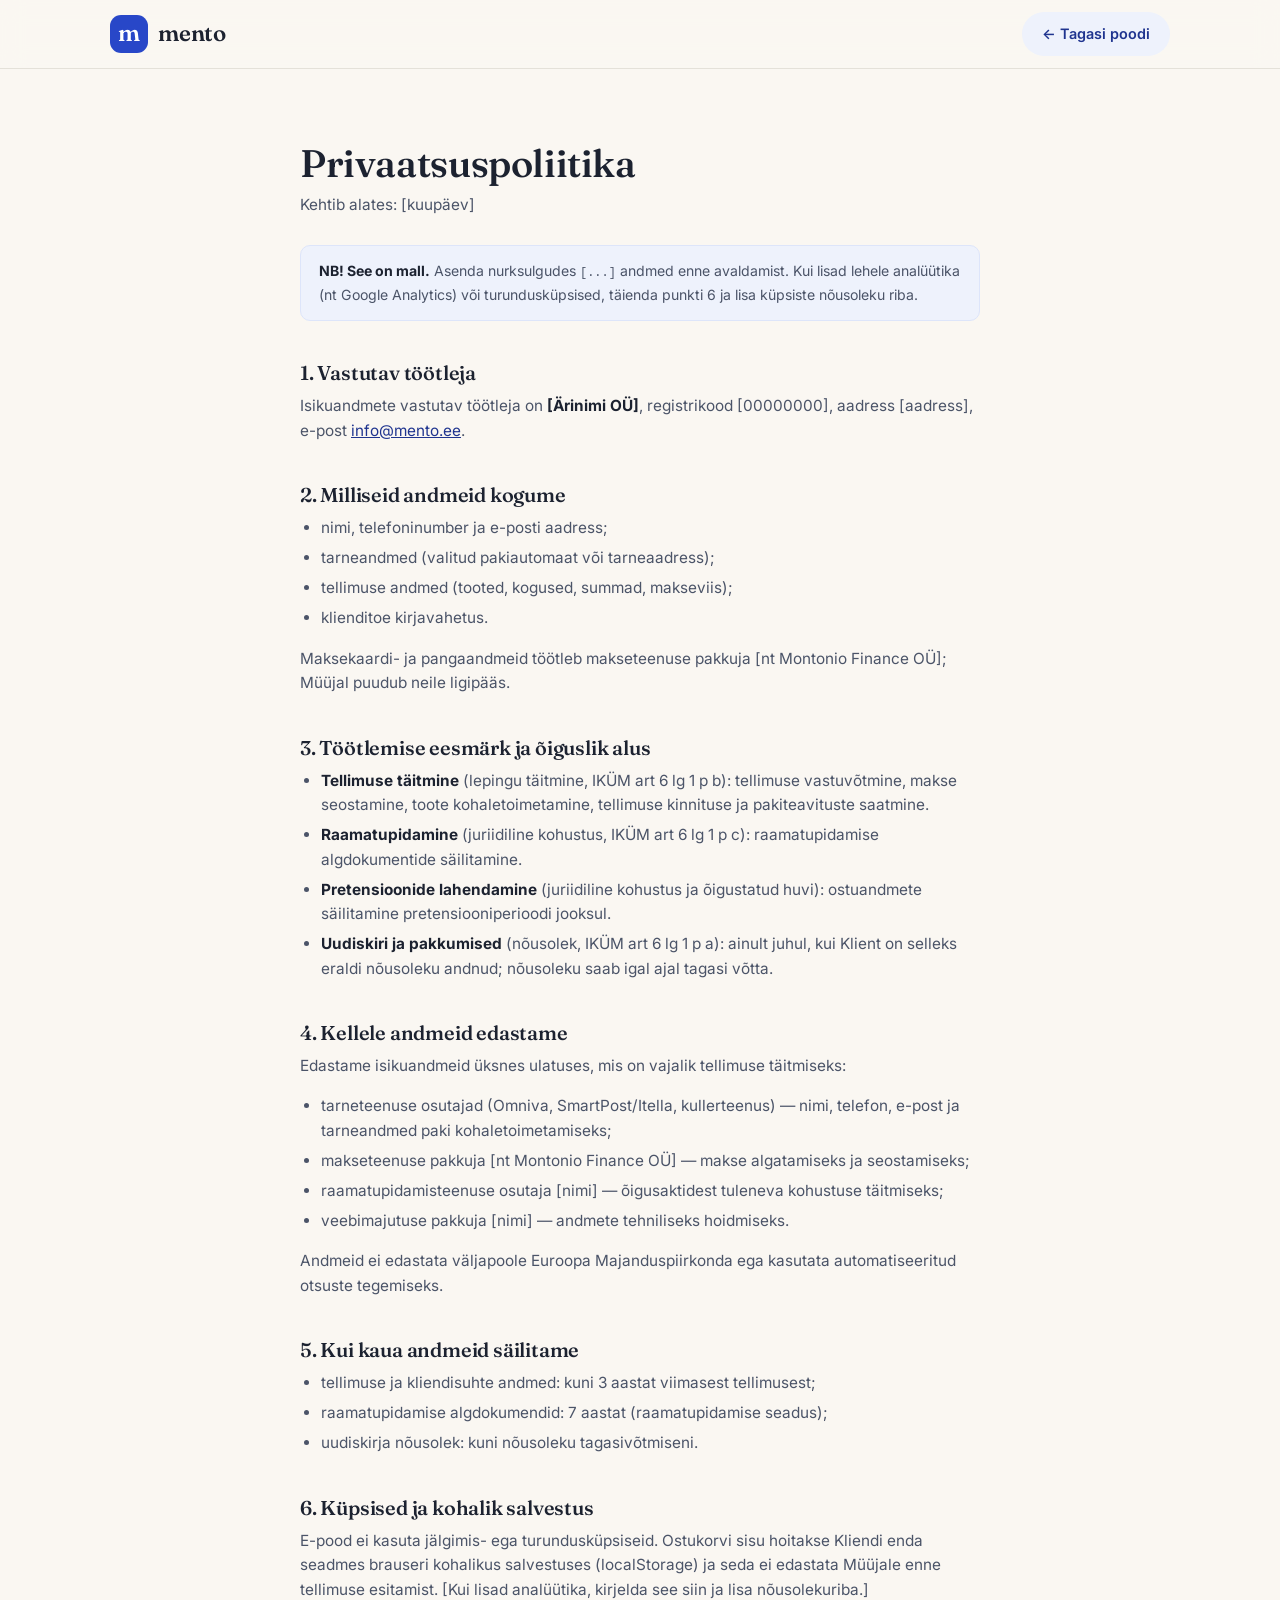
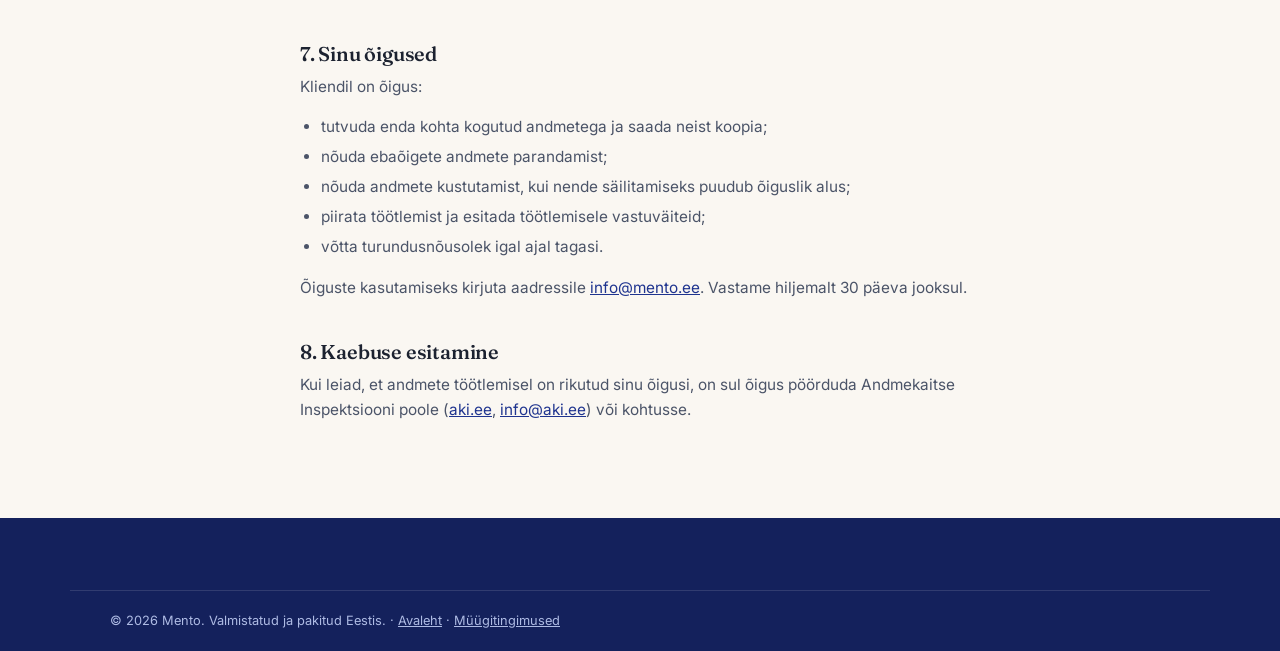
==== privaatsus.html @ 9fd5da2d "Add terms-of-sale and privacy policy pages Estonian e-shop legal templates (tingimused.html, privaat" ====
<!DOCTYPE html>
<html lang="et">
<head>
  <meta charset="UTF-8">
  <meta name="viewport" content="width=device-width, initial-scale=1">
  <title>Privaatsuspoliitika — Mento</title>
  <meta name="description" content="Mento e-poe privaatsuspoliitika: milliseid isikuandmeid kogume, miks ja kui kaua neid säilitame ning millised on sinu õigused.">
  <meta name="robots" content="noindex">
  <link rel="preconnect" href="https://fonts.googleapis.com">
  <link rel="preconnect" href="https://fonts.gstatic.com" crossorigin>
  <link href="https://fonts.googleapis.com/css2?family=Fraunces:opsz,wght@9..144,400;9..144,500;9..144,600&family=Inter:wght@400;500;600;700&display=swap" rel="stylesheet">
  <link rel="stylesheet" href="css/style.css">
  <link rel="icon" href="data:image/svg+xml,%3Csvg xmlns='http://www.w3.org/2000/svg' viewBox='0 0 32 32'%3E%3Crect width='32' height='32' rx='8' fill='%232847c8'/%3E%3Ctext x='16' y='23' text-anchor='middle' font-family='Georgia' font-size='20' fill='white'%3Em%3C/text%3E%3C/svg%3E">
</head>
<body>

  <header class="site-header">
    <div class="container header-inner">
      <a class="brand" href="index.html" aria-label="Mento avaleht">
        <span class="brand-mark" aria-hidden="true">m</span>
        <span class="brand-name">mento</span>
      </a>
      <a href="index.html" class="btn btn-small btn-secondary">← Tagasi poodi</a>
    </div>
  </header>

  <main class="legal-page">
    <div class="container">
      <h1>Privaatsuspoliitika</h1>
      <p class="legal-meta">Kehtib alates: [kuupäev]</p>

      <div class="legal-notice">
        <strong>NB! See on mall.</strong> Asenda nurksulgudes <code>[...]</code> andmed enne
        avaldamist. Kui lisad lehele analüütika (nt Google Analytics) või turundusküpsised,
        täienda punkti 6 ja lisa küpsiste nõusoleku riba.
      </div>

      <h2>1. Vastutav töötleja</h2>
      <p>Isikuandmete vastutav töötleja on <strong>[Ärinimi OÜ]</strong>, registrikood
      [00000000], aadress [aadress], e-post
      <a href="mailto:info@mento.ee">info@mento.ee</a>.</p>

      <h2>2. Milliseid andmeid kogume</h2>
      <ul>
        <li>nimi, telefoninumber ja e-posti aadress;</li>
        <li>tarneandmed (valitud pakiautomaat või tarneaadress);</li>
        <li>tellimuse andmed (tooted, kogused, summad, makseviis);</li>
        <li>klienditoe kirjavahetus.</li>
      </ul>
      <p>Maksekaardi- ja pangaandmeid töötleb makseteenuse pakkuja [nt Montonio Finance OÜ];
      Müüjal puudub neile ligipääs.</p>

      <h2>3. Töötlemise eesmärk ja õiguslik alus</h2>
      <ul>
        <li><strong>Tellimuse täitmine</strong> (lepingu täitmine, IKÜM art 6 lg 1 p b):
        tellimuse vastuvõtmine, makse seostamine, toote kohaletoimetamine, tellimuse kinnituse
        ja pakiteavituste saatmine.</li>
        <li><strong>Raamatupidamine</strong> (juriidiline kohustus, IKÜM art 6 lg 1 p c):
        raamatupidamise algdokumentide säilitamine.</li>
        <li><strong>Pretensioonide lahendamine</strong> (juriidiline kohustus ja õigustatud huvi):
        ostuandmete säilitamine pretensiooniperioodi jooksul.</li>
        <li><strong>Uudiskiri ja pakkumised</strong> (nõusolek, IKÜM art 6 lg 1 p a): ainult juhul,
        kui Klient on selleks eraldi nõusoleku andnud; nõusoleku saab igal ajal tagasi võtta.</li>
      </ul>

      <h2>4. Kellele andmeid edastame</h2>
      <p>Edastame isikuandmeid üksnes ulatuses, mis on vajalik tellimuse täitmiseks:</p>
      <ul>
        <li>tarneteenuse osutajad (Omniva, SmartPost/Itella, kullerteenus) — nimi, telefon,
        e-post ja tarneandmed paki kohaletoimetamiseks;</li>
        <li>makseteenuse pakkuja [nt Montonio Finance OÜ] — makse algatamiseks ja seostamiseks;</li>
        <li>raamatupidamisteenuse osutaja [nimi] — õigusaktidest tuleneva kohustuse täitmiseks;</li>
        <li>veebimajutuse pakkuja [nimi] — andmete tehniliseks hoidmiseks.</li>
      </ul>
      <p>Andmeid ei edastata väljapoole Euroopa Majanduspiirkonda ega kasutata automatiseeritud
      otsuste tegemiseks.</p>

      <h2>5. Kui kaua andmeid säilitame</h2>
      <ul>
        <li>tellimuse ja kliendisuhte andmed: kuni 3 aastat viimasest tellimusest;</li>
        <li>raamatupidamise algdokumendid: 7 aastat (raamatupidamise seadus);</li>
        <li>uudiskirja nõusolek: kuni nõusoleku tagasivõtmiseni.</li>
      </ul>

      <h2>6. Küpsised ja kohalik salvestus</h2>
      <p>E-pood ei kasuta jälgimis- ega turundusküpsiseid. Ostukorvi sisu hoitakse Kliendi enda
      seadmes brauseri kohalikus salvestuses (localStorage) ja seda ei edastata Müüjale enne
      tellimuse esitamist. [Kui lisad analüütika, kirjelda see siin ja lisa nõusolekuriba.]</p>

      <h2>7. Sinu õigused</h2>
      <p>Kliendil on õigus:</p>
      <ul>
        <li>tutvuda enda kohta kogutud andmetega ja saada neist koopia;</li>
        <li>nõuda ebaõigete andmete parandamist;</li>
        <li>nõuda andmete kustutamist, kui nende säilitamiseks puudub õiguslik alus;</li>
        <li>piirata töötlemist ja esitada töötlemisele vastuväiteid;</li>
        <li>võtta turundusnõusolek igal ajal tagasi.</li>
      </ul>
      <p>Õiguste kasutamiseks kirjuta aadressile <a href="mailto:info@mento.ee">info@mento.ee</a>.
      Vastame hiljemalt 30 päeva jooksul.</p>

      <h2>8. Kaebuse esitamine</h2>
      <p>Kui leiad, et andmete töötlemisel on rikutud sinu õigusi, on sul õigus pöörduda
      Andmekaitse Inspektsiooni poole
      (<a href="https://www.aki.ee" rel="noopener" target="_blank">aki.ee</a>,
      <a href="mailto:info@aki.ee">info@aki.ee</a>) või kohtusse.</p>
    </div>
  </main>

  <footer class="site-footer">
    <div class="container footer-bottom">
      <p>© 2026 Mento. Valmistatud ja pakitud Eestis. · <a class="footer-inline-link" href="index.html">Avaleht</a> · <a class="footer-inline-link" href="tingimused.html">Müügitingimused</a></p>
    </div>
  </footer>

</body>
</html>
---- css/style.css ----
/* ============================================================
   Mento — mentoolikristallid saunale
   Disainisüsteem: sügav pakendisinine + härma-/mentoolitoonid
   + soe puit. Pealkirjad: Fraunces. Tekst: Inter.
   ============================================================ */

:root {
  /* Bränd */
  --blue-900: #14215c;
  --blue-700: #1f348f;
  --blue-500: #2847c8;   /* pakendi sinine */
  --blue-100: #dde5fa;
  --blue-50:  #eef2fc;

  /* Mentool / härmas */
  --frost-300: #9fd8d6;
  --frost-100: #e3f3f2;
  --frost-50:  #f1f9f8;

  /* Puit / paber */
  --wood-600: #8a6240;
  --wood-400: #b98a5e;
  --paper:    #faf7f2;
  --paper-dark: #f1ece3;

  /* Tekst */
  --ink:      #1c2230;
  --ink-soft: #4b5468;
  --line:     #e4e1d9;

  --radius: 18px;
  --radius-sm: 10px;
  --shadow-soft: 0 6px 24px rgba(20, 33, 92, .08);
  --shadow-lift: 0 14px 44px rgba(20, 33, 92, .14);

  --container: 1140px;
  --gutter: clamp(20px, 4vw, 40px);

  --ease: cubic-bezier(.22, .8, .3, 1);
}

/* ---------- Baas ---------- */

*, *::before, *::after { box-sizing: border-box; }

/* hidden-atribuut peab võitma ka display: flex reegleid */
[hidden] { display: none !important; }

html { scroll-behavior: smooth; scroll-padding-top: 90px; }

body {
  margin: 0;
  font-family: "Inter", system-ui, -apple-system, sans-serif;
  font-size: 16px;
  line-height: 1.6;
  color: var(--ink);
  background: var(--paper);
  -webkit-font-smoothing: antialiased;
}

h1, h2, h3 {
  font-family: "Fraunces", Georgia, serif;
  font-weight: 550;
  line-height: 1.15;
  margin: 0 0 .5em;
  letter-spacing: -.01em;
}

h1 { font-size: clamp(2rem, 4.5vw, 3.1rem); }
h2 { font-size: clamp(1.6rem, 3.2vw, 2.3rem); }
h3 { font-size: 1.15rem; font-weight: 600; }
h4 { margin: 0 0 .6em; font-size: .95rem; }

p { margin: 0 0 1em; }
p:last-child { margin-bottom: 0; }

img, svg { display: block; max-width: 100%; }

.container {
  max-width: var(--container);
  margin-inline: auto;
  padding-inline: var(--gutter);
}

.eyebrow {
  font-size: .8rem;
  font-weight: 700;
  letter-spacing: .12em;
  text-transform: uppercase;
  color: var(--blue-500);
  margin-bottom: 1em;
}

.lead { font-size: 1.1rem; color: var(--ink-soft); }

.section-head { max-width: 620px; margin: 0 auto 48px; text-align: center; }

section { padding-block: clamp(56px, 9vw, 104px); }

:focus-visible {
  outline: 3px solid var(--blue-500);
  outline-offset: 2px;
  border-radius: 4px;
}

@media (prefers-reduced-motion: reduce) {
  html { scroll-behavior: auto; }
  *, *::before, *::after { animation-duration: .01ms !important; transition-duration: .01ms !important; }
}

/* ---------- Nupud ---------- */

.btn {
  display: inline-flex;
  align-items: center;
  justify-content: center;
  gap: 8px;
  border: 0;
  border-radius: 999px;
  font: inherit;
  font-weight: 600;
  cursor: pointer;
  text-decoration: none;
  padding: 12px 26px;
  min-height: 44px;
  transition: transform .18s var(--ease), box-shadow .18s var(--ease), background .18s var(--ease);
  touch-action: manipulation;
}
.btn:active { transform: scale(.97); }

.btn-primary {
  background: var(--blue-500);
  color: #fff;
  box-shadow: 0 6px 18px rgba(40, 71, 200, .32);
}
.btn-primary:hover { background: var(--blue-700); box-shadow: 0 8px 24px rgba(40, 71, 200, .4); }

.btn-secondary {
  background: var(--blue-50);
  color: var(--blue-700);
}
.btn-secondary:hover { background: var(--blue-100); }

.btn-large { padding: 15px 34px; font-size: 1.05rem; }
.btn-small { padding: 9px 20px; font-size: .9rem; }
.btn-block { width: 100%; }

.icon-btn {
  display: inline-flex;
  align-items: center;
  justify-content: center;
  width: 44px;
  height: 44px;
  border: 0;
  border-radius: 50%;
  background: transparent;
  color: var(--ink);
  cursor: pointer;
  transition: background .15s var(--ease);
}
.icon-btn:hover { background: rgba(20, 33, 92, .07); }
.icon-btn svg { width: 22px; height: 22px; }

/* ---------- Teaderiba + päis ---------- */

.announce {
  background: var(--blue-900);
  color: #cdd9f6;
  text-align: center;
  font-size: .82rem;
  padding: 8px var(--gutter);
}
.announce p { margin: 0; }

.site-header {
  position: sticky;
  top: 0;
  z-index: 100;
  background: rgba(250, 247, 242, .88);
  backdrop-filter: blur(12px);
  border-bottom: 1px solid var(--line);
}

.header-inner {
  display: flex;
  align-items: center;
  justify-content: space-between;
  gap: 24px;
  height: 68px;
}

.brand {
  display: inline-flex;
  align-items: center;
  gap: 10px;
  text-decoration: none;
}

.brand-mark {
  display: inline-flex;
  align-items: center;
  justify-content: center;
  width: 38px;
  height: 38px;
  border-radius: 11px;
  background: var(--blue-500);
  color: #fff;
  font-family: "Fraunces", Georgia, serif;
  font-size: 1.45rem;
  font-weight: 600;
  line-height: 1;
  padding-bottom: 3px;
}

.brand-name {
  font-family: "Fraunces", Georgia, serif;
  font-size: 1.4rem;
  font-weight: 600;
  color: var(--ink);
  letter-spacing: -.01em;
}
.brand-name-light { color: #fff; }

.main-nav { display: flex; gap: 28px; }
.main-nav a {
  text-decoration: none;
  color: var(--ink-soft);
  font-weight: 500;
  font-size: .95rem;
  padding: 6px 2px;
  transition: color .15s var(--ease);
}
.main-nav a:hover { color: var(--blue-500); }

.header-actions { display: flex; align-items: center; gap: 10px; }

.cart-button {
  position: relative;
  display: inline-flex;
  align-items: center;
  justify-content: center;
  width: 44px;
  height: 44px;
  border: 0;
  border-radius: 50%;
  background: transparent;
  color: var(--ink);
  cursor: pointer;
  transition: background .15s var(--ease);
}
.cart-button:hover { background: rgba(20, 33, 92, .07); }
.cart-button svg { width: 23px; height: 23px; }

.cart-count {
  position: absolute;
  top: 2px;
  right: 0;
  min-width: 19px;
  height: 19px;
  padding-inline: 5px;
  border-radius: 999px;
  background: var(--blue-500);
  color: #fff;
  font-size: .7rem;
  font-weight: 700;
  display: flex;
  align-items: center;
  justify-content: center;
}

/* ---------- Kangelane ---------- */

.hero {
  background:
    radial-gradient(1100px 520px at 85% -10%, var(--frost-100) 0%, transparent 60%),
    linear-gradient(180deg, var(--paper) 0%, var(--paper) 70%, var(--paper-dark) 100%);
  padding-block: clamp(48px, 7vw, 88px);
}

.hero-grid {
  display: grid;
  grid-template-columns: 1.05fr .95fr;
  gap: clamp(32px, 5vw, 64px);
  align-items: center;
}

.hero-copy h1 { max-width: 14em; }

.hero-buy { margin-top: 28px; }

.price-row {
  display: flex;
  align-items: baseline;
  gap: 14px;
  flex-wrap: wrap;
  margin-bottom: 18px;
}

.price {
  font-family: "Fraunces", Georgia, serif;
  font-size: 1.9rem;
  font-weight: 600;
  color: var(--ink);
  font-variant-numeric: tabular-nums;
}
.price-large { font-size: 2.3rem; }
.price-note { font-size: .88rem; color: var(--ink-soft); }

.buy-controls { display: flex; gap: 14px; flex-wrap: wrap; align-items: center; }

.qty {
  display: inline-flex;
  align-items: stretch;
  border: 1.5px solid var(--line);
  border-radius: 999px;
  background: #fff;
  overflow: hidden;
}

.qty-btn {
  width: 44px;
  border: 0;
  background: transparent;
  font-size: 1.2rem;
  color: var(--ink-soft);
  cursor: pointer;
  transition: background .15s var(--ease), color .15s var(--ease);
}
.qty-btn:hover { background: var(--blue-50); color: var(--blue-700); }

.qty input {
  width: 48px;
  border: 0;
  text-align: center;
  font: inherit;
  font-weight: 600;
  background: transparent;
  -moz-appearance: textfield;
  appearance: textfield;
}
.qty input::-webkit-outer-spin-button,
.qty input::-webkit-inner-spin-button { -webkit-appearance: none; margin: 0; }

.trust-chips {
  list-style: none;
  margin: 26px 0 0;
  padding: 0;
  display: flex;
  flex-direction: column;
  gap: 10px;
}
.trust-chips li {
  display: flex;
  align-items: center;
  gap: 10px;
  font-size: .9rem;
  color: var(--ink-soft);
}
.trust-chips svg { width: 19px; height: 19px; flex: none; color: var(--blue-500); }

/* Kangelase visuaal */

.hero-visual { position: relative; }

.hero-card {
  position: relative;
  overflow: hidden;
  border-radius: 26px;
  aspect-ratio: 6 / 7;
  background:
    radial-gradient(700px 360px at 20% 0%, rgba(159, 216, 214, .35) 0%, transparent 55%),
    linear-gradient(160deg, var(--blue-500) 0%, var(--blue-700) 55%, var(--blue-900) 100%);
  color: rgba(255, 255, 255, .92);
  box-shadow: var(--shadow-lift);
  display: flex;
  align-items: center;
  justify-content: center;
}

.hero-illustration {
  width: 72%;
  height: auto;
  opacity: .95;
}

.hero-card-caption {
  position: absolute;
  bottom: 20px;
  left: 0;
  right: 0;
  margin: 0;
  text-align: center;
  font-size: .85rem;
  letter-spacing: .14em;
  text-transform: uppercase;
  color: rgba(255, 255, 255, .75);
}

.hero-badge {
  position: absolute;
  bottom: -22px;
  left: -14px;
  background: #fff;
  border-radius: var(--radius);
  box-shadow: var(--shadow-soft);
  padding: 16px 22px;
  display: flex;
  flex-direction: column;
  line-height: 1.25;
  border: 1px solid var(--line);
}
.hero-badge strong {
  font-family: "Fraunces", Georgia, serif;
  font-size: 1.7rem;
  color: var(--blue-700);
}
.hero-badge span { font-size: .82rem; color: var(--ink-soft); max-width: 12em; }

/* Lumehelbed */

.snow { position: absolute; inset: 0; pointer-events: none; }
.snow i {
  position: absolute;
  top: -6px;
  width: 5px;
  height: 5px;
  border-radius: 50%;
  background: rgba(255, 255, 255, .85);
  animation: snowfall linear infinite;
}
@keyframes snowfall {
  to { transform: translateY(120vh) translateX(24px); opacity: 0; }
}
@media (prefers-reduced-motion: reduce) {
  .snow { display: none; }
}

/* ---------- Usaldusriba ---------- */

.featurebar {
  background: var(--blue-900);
  color: #fff;
  padding-block: clamp(40px, 6vw, 64px);
}

.featurebar-grid {
  display: grid;
  grid-template-columns: repeat(4, 1fr);
  gap: clamp(24px, 3vw, 40px);
}

.feature svg { width: 30px; height: 30px; color: var(--frost-300); margin-bottom: 14px; }
.feature h3 { color: #fff; font-size: 1.02rem; margin-bottom: .3em; }
.feature p { font-size: .88rem; color: #aebbe4; margin: 0; }

/* ---------- Lugu + võrdlus ---------- */

.story-grid {
  display: grid;
  grid-template-columns: 1fr 1.05fr;
  gap: clamp(32px, 5vw, 72px);
  align-items: center;
}

.compare-card {
  background: #fff;
  border: 1px solid var(--line);
  border-radius: var(--radius);
  box-shadow: var(--shadow-soft);
  padding: clamp(20px, 3vw, 32px);
}
.compare-card h3 { margin-bottom: 18px; }

.compare-table {
  width: 100%;
  border-collapse: collapse;
  font-size: .88rem;
}
.compare-table th, .compare-table td {
  text-align: left;
  padding: 10px 12px;
  border-top: 1px solid var(--line);
  vertical-align: top;
}
.compare-table thead th { border-top: 0; font-size: .8rem; text-transform: uppercase; letter-spacing: .06em; color: var(--ink-soft); }
.compare-table tbody th { font-weight: 600; color: var(--ink); width: 32%; }
.compare-table td { color: var(--ink-soft); }
.compare-table .compare-us {
  background: var(--frost-50);
  color: var(--ink);
  font-weight: 500;
}
.compare-table thead .compare-us { color: var(--blue-700); font-weight: 700; }

/* ---------- Karbis on ---------- */

.box-contents { background: var(--paper-dark); }

.box-grid {
  display: grid;
  grid-template-columns: repeat(3, 1fr);
  gap: clamp(18px, 2.5vw, 28px);
}

.box-item {
  background: #fff;
  border: 1px solid var(--line);
  border-radius: var(--radius);
  padding: 28px;
  text-align: center;
  transition: transform .25s var(--ease), box-shadow .25s var(--ease);
}
.box-item:hover { transform: translateY(-4px); box-shadow: var(--shadow-soft); }

.box-item-visual {
  width: 120px;
  height: 130px;
  margin: 0 auto 18px;
  display: flex;
  align-items: center;
  justify-content: center;
  border-radius: var(--radius-sm);
  background: linear-gradient(165deg, var(--frost-100), var(--blue-50));
  color: var(--blue-700);
}
.box-item-visual svg { width: 78px; height: 104px; }

.box-item p { font-size: .92rem; color: var(--ink-soft); }

/* ---------- Kasutusjuhend ---------- */

.steps {
  list-style: none;
  counter-reset: none;
  margin: 0;
  padding: 0;
  display: grid;
  grid-template-columns: repeat(3, 1fr);
  gap: clamp(18px, 2.5vw, 28px);
}

.step {
  position: relative;
  background: #fff;
  border: 1px solid var(--line);
  border-radius: var(--radius);
  padding: 30px 26px 26px;
}

.step-num {
  display: inline-flex;
  align-items: center;
  justify-content: center;
  width: 42px;
  height: 42px;
  border-radius: 50%;
  background: var(--blue-500);
  color: #fff;
  font-family: "Fraunces", Georgia, serif;
  font-size: 1.2rem;
  font-weight: 600;
  margin-bottom: 16px;
}

.step p { font-size: .95rem; color: var(--ink-soft); margin: 0; }
.step strong { color: var(--ink); }

.safety-note {
  margin-top: 32px;
  display: flex;
  gap: 14px;
  align-items: flex-start;
  background: var(--frost-50);
  border: 1px solid #cfe7e5;
  border-radius: var(--radius-sm);
  padding: 18px 22px;
  font-size: .9rem;
  color: var(--ink-soft);
}
.safety-note svg { width: 22px; height: 22px; flex: none; color: var(--blue-700); margin-top: 2px; }
.safety-note p { margin: 0; }

/* ---------- Mõju ---------- */

.benefits { background: var(--paper-dark); }

.benefits-grid {
  display: grid;
  grid-template-columns: repeat(4, 1fr);
  gap: clamp(18px, 2.5vw, 28px);
}

.benefit {
  background: #fff;
  border: 1px solid var(--line);
  border-radius: var(--radius);
  padding: 26px 24px;
}
.benefit svg { width: 28px; height: 28px; color: var(--blue-500); margin-bottom: 14px; }
.benefit h3 { font-size: 1rem; }
.benefit p { font-size: .88rem; color: var(--ink-soft); margin: 0; }

/* ---------- Kingitus ---------- */

.gift-grid {
  display: grid;
  grid-template-columns: .9fr 1.1fr;
  gap: clamp(32px, 5vw, 72px);
  align-items: center;
}

.gift-card-visual {
  border-radius: 26px;
  aspect-ratio: 5 / 4;
  background:
    radial-gradient(600px 300px at 80% 100%, rgba(185, 138, 94, .25) 0%, transparent 60%),
    linear-gradient(150deg, var(--blue-700), var(--blue-900));
  color: rgba(255, 255, 255, .9);
  display: flex;
  align-items: center;
  justify-content: center;
  box-shadow: var(--shadow-lift);
}
.gift-card-visual svg { width: 64%; }

.gift-copy .btn { margin-top: 10px; }

/* ---------- KKK ---------- */

.faq-inner { max-width: 760px; }

.faq-list { display: flex; flex-direction: column; gap: 12px; }

.faq-item {
  background: #fff;
  border: 1px solid var(--line);
  border-radius: var(--radius-sm);
  overflow: hidden;
}

.faq-item summary {
  list-style: none;
  cursor: pointer;
  padding: 18px 22px;
  font-weight: 600;
  display: flex;
  align-items: center;
  justify-content: space-between;
  gap: 16px;
  min-height: 44px;
}
.faq-item summary::-webkit-details-marker { display: none; }

.faq-item summary::after {
  content: "";
  flex: none;
  width: 11px;
  height: 11px;
  border-right: 2px solid var(--blue-500);
  border-bottom: 2px solid var(--blue-500);
  transform: rotate(45deg) translateY(-2px);
  transition: transform .2s var(--ease);
}
.faq-item[open] summary::after { transform: rotate(225deg) translateY(-2px); }

.faq-item p {
  padding: 0 22px 20px;
  margin: 0;
  color: var(--ink-soft);
  font-size: .95rem;
}

/* ---------- Ostuplokk ---------- */

.buy {
  background:
    radial-gradient(900px 480px at 10% 0%, var(--frost-100) 0%, transparent 55%),
    var(--paper-dark);
}

.buy-card {
  display: grid;
  grid-template-columns: .85fr 1.15fr;
  background: #fff;
  border: 1px solid var(--line);
  border-radius: 26px;
  overflow: hidden;
  box-shadow: var(--shadow-lift);
}

.buy-visual {
  position: relative;
  background: linear-gradient(165deg, var(--blue-500), var(--blue-900));
  color: rgba(255, 255, 255, .92);
  display: flex;
  align-items: center;
  justify-content: center;
  padding: 40px;
  min-height: 320px;
}
.buy-visual svg { width: 70%; max-width: 240px; }

.buy-info { padding: clamp(28px, 4vw, 48px); }
.buy-desc { color: var(--ink-soft); }
.buy-info .price-row { margin-block: 18px; }

.buy-meta {
  list-style: none;
  margin: 26px 0 0;
  padding: 0;
  display: flex;
  flex-direction: column;
  gap: 10px;
}
.buy-meta li {
  display: flex;
  align-items: center;
  gap: 10px;
  font-size: .9rem;
  color: var(--ink-soft);
}
.buy-meta svg { width: 19px; height: 19px; flex: none; color: var(--blue-500); }
.buy-meta em { font-style: normal; color: var(--wood-600); font-weight: 600; }

/* ---------- Jalus ---------- */

.site-footer {
  background: var(--blue-900);
  color: #aebbe4;
  padding-top: clamp(48px, 6vw, 72px);
  font-size: .9rem;
}

.footer-grid {
  display: grid;
  grid-template-columns: 1.4fr 1fr 1fr 1.2fr;
  gap: clamp(28px, 4vw, 48px);
  padding-bottom: 48px;
}

.footer-brand p { margin-top: 14px; max-width: 22em; }

.footer-col { display: flex; flex-direction: column; gap: 8px; }
.footer-col h4 {
  color: #fff;
  font-size: .8rem;
  text-transform: uppercase;
  letter-spacing: .1em;
}
.footer-col a {
  color: #aebbe4;
  text-decoration: none;
  padding: 2px 0;
  transition: color .15s var(--ease);
}
.footer-col a:hover { color: #fff; }
.footer-pay { margin: 0; line-height: 1.7; }

.footer-bottom {
  border-top: 1px solid rgba(255, 255, 255, .12);
  padding-block: 20px;
  font-size: .8rem;
}
.footer-bottom p { margin: 0; }

/* ---------- Ostukorvi sahtel ---------- */

.drawer-backdrop, .modal-backdrop {
  position: fixed;
  inset: 0;
  background: rgba(15, 20, 40, .5);
  z-index: 200;
  opacity: 0;
  transition: opacity .25s var(--ease);
}
.drawer-backdrop.open, .modal-backdrop.open { opacity: 1; }

.cart-drawer {
  position: fixed;
  top: 0;
  right: 0;
  bottom: 0;
  width: min(420px, 100vw);
  background: var(--paper);
  z-index: 210;
  display: flex;
  flex-direction: column;
  transform: translateX(100%);
  transition: transform .3s var(--ease);
  box-shadow: -10px 0 40px rgba(20, 33, 92, .2);
}
.cart-drawer.open { transform: translateX(0); }

.cart-head {
  display: flex;
  align-items: center;
  justify-content: space-between;
  padding: 18px 22px;
  border-bottom: 1px solid var(--line);
}
.cart-head h2 { margin: 0; font-size: 1.3rem; }

.cart-body { flex: 1; overflow-y: auto; padding: 22px; }

.cart-empty {
  text-align: center;
  color: var(--ink-soft);
  padding: 48px 12px;
}
.cart-empty svg { width: 44px; height: 44px; margin: 0 auto 16px; color: var(--blue-100); }

.cart-item {
  display: grid;
  grid-template-columns: 64px 1fr auto;
  gap: 14px;
  align-items: center;
  padding-bottom: 18px;
  border-bottom: 1px solid var(--line);
}

.cart-item-thumb {
  width: 64px;
  height: 64px;
  border-radius: var(--radius-sm);
  background: linear-gradient(160deg, var(--blue-500), var(--blue-900));
  color: #fff;
  display: flex;
  align-items: center;
  justify-content: center;
  font-family: "Fraunces", Georgia, serif;
  font-size: 1.5rem;
}

.cart-item-title { font-weight: 600; font-size: .95rem; margin: 0 0 2px; }
.cart-item-sub { font-size: .8rem; color: var(--ink-soft); margin: 0 0 8px; }

.cart-item .qty { transform: scale(.92); transform-origin: left; }
.cart-item-price { font-weight: 700; font-variant-numeric: tabular-nums; }

.cart-remove {
  border: 0;
  background: none;
  color: var(--ink-soft);
  font-size: .8rem;
  text-decoration: underline;
  cursor: pointer;
  padding: 6px 0;
}
.cart-remove:hover { color: #b3261e; }

.cart-foot {
  border-top: 1px solid var(--line);
  padding: 18px 22px 22px;
  background: #fff;
}

.cart-shipping-hint {
  font-size: .82rem;
  color: var(--blue-700);
  background: var(--blue-50);
  border-radius: var(--radius-sm);
  padding: 8px 12px;
  margin: 0 0 14px;
}
.cart-shipping-hint:empty { display: none; }

.cart-total-row {
  display: flex;
  justify-content: space-between;
  align-items: baseline;
  margin-bottom: 14px;
  font-size: 1.05rem;
}
.cart-total-row strong { font-variant-numeric: tabular-nums; }

.cart-note {
  text-align: center;
  font-size: .8rem;
  color: var(--ink-soft);
  margin: 10px 0 0;
}

/* ---------- Tellimuse modaal ---------- */

.modal-backdrop {
  display: flex;
  align-items: flex-start;
  justify-content: center;
  overflow-y: auto;
  padding: clamp(12px, 3vw, 40px);
}

.modal {
  background: var(--paper);
  border-radius: 22px;
  width: min(640px, 100%);
  margin-block: auto;
  box-shadow: var(--shadow-lift);
  transform: translateY(14px) scale(.985);
  transition: transform .25s var(--ease);
}
.modal-backdrop.open .modal { transform: none; }

.modal-head {
  display: flex;
  align-items: center;
  justify-content: space-between;
  padding: 22px 26px 0;
}
.modal-head h2 { margin: 0; font-size: 1.4rem; }

#checkout-form { padding: 10px 26px 26px; }

fieldset {
  border: 0;
  margin: 0 0 8px;
  padding: 16px 0;
}
legend {
  font-family: "Fraunces", Georgia, serif;
  font-weight: 600;
  font-size: 1.05rem;
  padding: 0;
  margin-bottom: 12px;
}

.form-row {
  display: grid;
  grid-template-columns: 1fr 1fr;
  gap: 14px;
}

.form-field { margin-bottom: 14px; }
.form-field label {
  display: block;
  font-size: .85rem;
  font-weight: 600;
  margin-bottom: 6px;
}
.form-field input {
  width: 100%;
  border: 1.5px solid var(--line);
  border-radius: var(--radius-sm);
  background: #fff;
  font: inherit;
  padding: 11px 14px;
  min-height: 44px;
  transition: border-color .15s var(--ease);
}
.form-field input:focus { border-color: var(--blue-500); outline: none; }
.form-field input[aria-invalid="true"] { border-color: #b3261e; }

.field-hint { font-size: .78rem; color: var(--ink-soft); margin: 6px 0 0; }
.field-error { font-size: .78rem; color: #b3261e; margin: 6px 0 0; font-weight: 500; }

.option-list { display: flex; flex-direction: column; gap: 10px; }

.option {
  display: flex;
  align-items: center;
  gap: 12px;
  background: #fff;
  border: 1.5px solid var(--line);
  border-radius: var(--radius-sm);
  padding: 13px 16px;
  cursor: pointer;
  transition: border-color .15s var(--ease), background .15s var(--ease);
}
.option:hover { border-color: var(--blue-100); }
.option:has(input:checked) { border-color: var(--blue-500); background: var(--blue-50); }

.option input { accent-color: var(--blue-500); width: 18px; height: 18px; flex: none; }
.option-body { flex: 1; display: flex; flex-direction: column; }
.option-title { font-weight: 600; font-size: .95rem; }
.option-sub { font-size: .8rem; color: var(--ink-soft); }
.option-price { font-weight: 700; font-size: .92rem; font-variant-numeric: tabular-nums; }

.option-disabled { cursor: not-allowed; opacity: .65; }
.option-disabled:hover { border-color: var(--line); }

.option-badge {
  font-size: .7rem;
  font-weight: 700;
  text-transform: uppercase;
  letter-spacing: .07em;
  background: var(--paper-dark);
  color: var(--wood-600);
  border-radius: 999px;
  padding: 4px 10px;
}

.pay-placeholder-note {
  font-size: .82rem;
  color: var(--ink-soft);
  background: var(--paper-dark);
  border-radius: var(--radius-sm);
  padding: 10px 14px;
}

.order-summary {
  background: #fff;
  border: 1px solid var(--line);
  border-radius: var(--radius-sm);
  padding: 16px 18px;
  margin: 10px 0 18px;
}
.summary-row {
  display: flex;
  justify-content: space-between;
  font-size: .92rem;
  color: var(--ink-soft);
  padding: 4px 0;
}
.summary-row span:last-child { font-variant-numeric: tabular-nums; }
.summary-total {
  border-top: 1px solid var(--line);
  margin-top: 8px;
  padding-top: 10px;
  font-weight: 700;
  font-size: 1.05rem;
  color: var(--ink);
}

.order-confirm {
  text-align: center;
  padding: 40px 32px 36px;
}
.order-confirm svg { width: 54px; height: 54px; color: #1d8a4e; margin: 0 auto 18px; }
.order-confirm p { color: var(--ink-soft); max-width: 34em; margin-inline: auto; }
.order-confirm .btn { margin-top: 16px; }

/* ---------- Õigusleheküljed ---------- */

.legal-page { padding-block: clamp(40px, 6vw, 72px) clamp(56px, 8vw, 96px); }
.legal-page .container { max-width: 760px; }
.legal-page h1 { font-size: clamp(1.8rem, 3.5vw, 2.4rem); margin-bottom: .2em; }
.legal-page h2 { font-size: 1.25rem; margin-top: 2em; }
.legal-page p, .legal-page li { color: var(--ink-soft); font-size: .96rem; }
.legal-page ul { padding-left: 1.3em; margin: 0 0 1em; }
.legal-page li { margin-bottom: .35em; }
.legal-page a { color: var(--blue-700); }
.legal-page strong { color: var(--ink); }
.legal-meta { color: var(--ink-soft); font-size: .88rem; margin-bottom: 28px; }

.legal-notice {
  background: var(--blue-50);
  border: 1px solid var(--blue-100);
  border-radius: var(--radius-sm);
  padding: 14px 18px;
  font-size: .88rem;
  color: var(--ink-soft);
  margin-bottom: 32px;
}
.legal-notice code { font-size: .85em; }

.footer-inline-link { color: #aebbe4; }
.footer-inline-link:hover { color: #fff; }

/* ---------- Nõusoleku märkeruut ---------- */

.consent {
  display: flex;
  align-items: flex-start;
  gap: 10px;
  cursor: pointer;
  font-size: .88rem;
  color: var(--ink-soft);
}
.consent input {
  width: 18px;
  height: 18px;
  flex: none;
  margin-top: 2px;
  accent-color: var(--blue-500);
}
.consent a { color: var(--blue-700); }

/* ---------- Teavitus ---------- */

.toast {
  position: fixed;
  left: 50%;
  bottom: 28px;
  transform: translate(-50%, 16px);
  background: var(--ink);
  color: #fff;
  font-size: .92rem;
  font-weight: 500;
  padding: 12px 22px;
  border-radius: 999px;
  box-shadow: var(--shadow-lift);
  z-index: 300;
  opacity: 0;
  transition: opacity .25s var(--ease), transform .25s var(--ease);
  pointer-events: none;
}
.toast.show { opacity: 1; transform: translate(-50%, 0); }

/* ---------- Kohanduv paigutus ---------- */

@media (max-width: 960px) {
  .hero-grid, .story-grid, .gift-grid { grid-template-columns: 1fr; }
  .hero-visual { max-width: 460px; }
  .gift-visual { order: 2; max-width: 460px; }
  .featurebar-grid, .benefits-grid { grid-template-columns: repeat(2, 1fr); }
  .box-grid, .steps { grid-template-columns: 1fr; }
  .buy-card { grid-template-columns: 1fr; }
  .buy-visual { min-height: 220px; }
  .footer-grid { grid-template-columns: 1fr 1fr; }
}

@media (max-width: 640px) {
  .main-nav { display: none; }
  .featurebar-grid, .benefits-grid { grid-template-columns: 1fr; }
  .form-row { grid-template-columns: 1fr; }
  .buy-controls { align-items: stretch; }
  .buy-controls .btn { flex: 1; }
  .hero-badge { left: 8px; bottom: -18px; padding: 12px 16px; }
  .footer-grid { grid-template-columns: 1fr; }
}
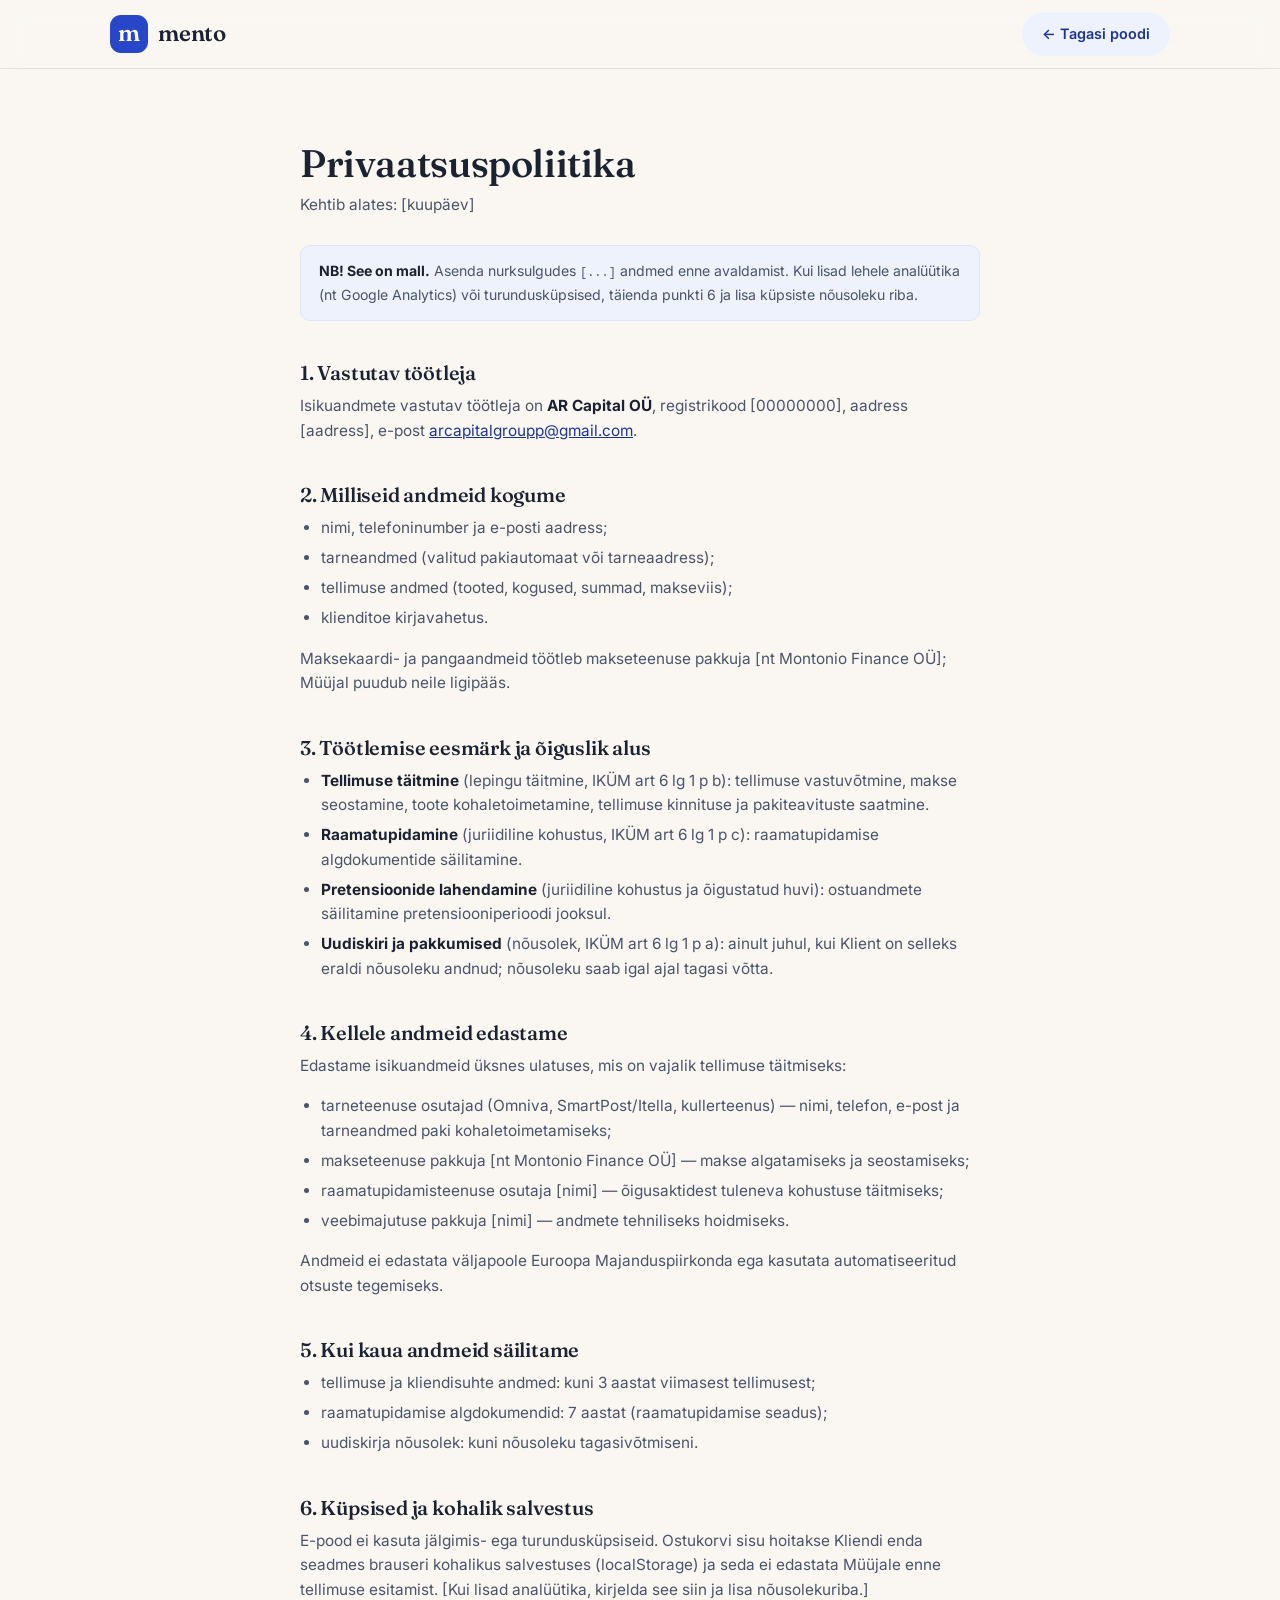
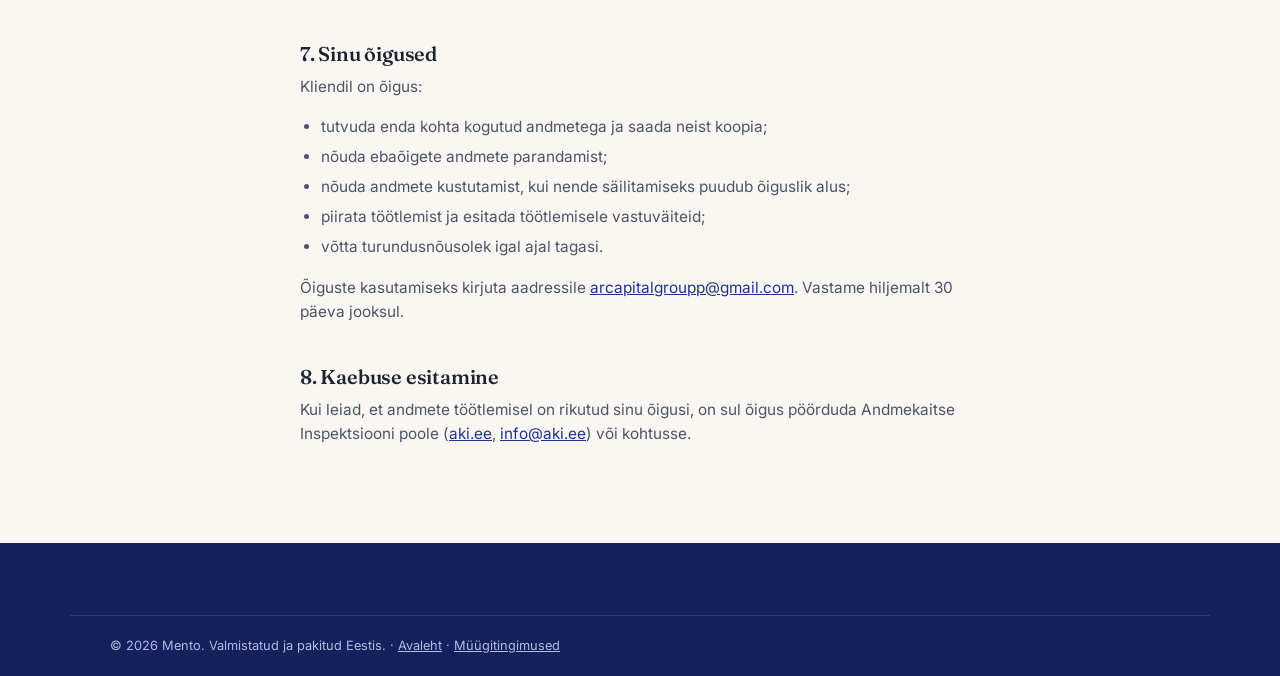
==== commit f37d3e6b: "Add product photos and fill in company details Use komplekt.jpeg as the hero visual and kinkekarp.jp" ====
--- a/privaatsus.html
+++ b/privaatsus.html
@@ -1,4 +1,4 @@
-<!DOCTYPE html>
+﻿<!DOCTYPE html>
 <html lang="et">
 <head>
   <meta charset="UTF-8">
@@ -36,9 +36,9 @@
       </div>
 
       <h2>1. Vastutav töötleja</h2>
-      <p>Isikuandmete vastutav töötleja on <strong>[Ärinimi OÜ]</strong>, registrikood
+      <p>Isikuandmete vastutav töötleja on <strong>AR Capital OÜ</strong>, registrikood
       [00000000], aadress [aadress], e-post
-      <a href="mailto:info@mento.ee">info@mento.ee</a>.</p>
+      <a href="mailto:arcapitalgroupp@gmail.com">arcapitalgroupp@gmail.com</a>.</p>
 
       <h2>2. Milliseid andmeid kogume</h2>
       <ul>
@@ -96,7 +96,7 @@
         <li>piirata töötlemist ja esitada töötlemisele vastuväiteid;</li>
         <li>võtta turundusnõusolek igal ajal tagasi.</li>
       </ul>
-      <p>Õiguste kasutamiseks kirjuta aadressile <a href="mailto:info@mento.ee">info@mento.ee</a>.
+      <p>Õiguste kasutamiseks kirjuta aadressile <a href="mailto:arcapitalgroupp@gmail.com">arcapitalgroupp@gmail.com</a>.
       Vastame hiljemalt 30 päeva jooksul.</p>
 
       <h2>8. Kaebuse esitamine</h2>
--- a/css/style.css
+++ b/css/style.css
@@ -377,23 +377,12 @@
   justify-content: center;
 }
 
-.hero-illustration {
-  width: 72%;
-  height: auto;
-  opacity: .95;
-}
-
-.hero-card-caption {
+.hero-card img {
   position: absolute;
-  bottom: 20px;
-  left: 0;
-  right: 0;
-  margin: 0;
-  text-align: center;
-  font-size: .85rem;
-  letter-spacing: .14em;
-  text-transform: uppercase;
-  color: rgba(255, 255, 255, .75);
+  inset: 0;
+  width: 100%;
+  height: 100%;
+  object-fit: cover;
 }
 
 .hero-badge {
@@ -610,18 +599,21 @@
 }
 
 .gift-card-visual {
+  position: relative;
+  overflow: hidden;
   border-radius: 26px;
   aspect-ratio: 5 / 4;
-  background:
-    radial-gradient(600px 300px at 80% 100%, rgba(185, 138, 94, .25) 0%, transparent 60%),
-    linear-gradient(150deg, var(--blue-700), var(--blue-900));
-  color: rgba(255, 255, 255, .9);
-  display: flex;
-  align-items: center;
-  justify-content: center;
+  background: linear-gradient(150deg, var(--blue-700), var(--blue-900));
   box-shadow: var(--shadow-lift);
 }
-.gift-card-visual svg { width: 64%; }
+.gift-card-visual img {
+  position: absolute;
+  inset: 0;
+  width: 100%;
+  height: 100%;
+  object-fit: cover;
+  object-position: center 62%;
+}
 
 .gift-copy .btn { margin-top: 10px; }
 
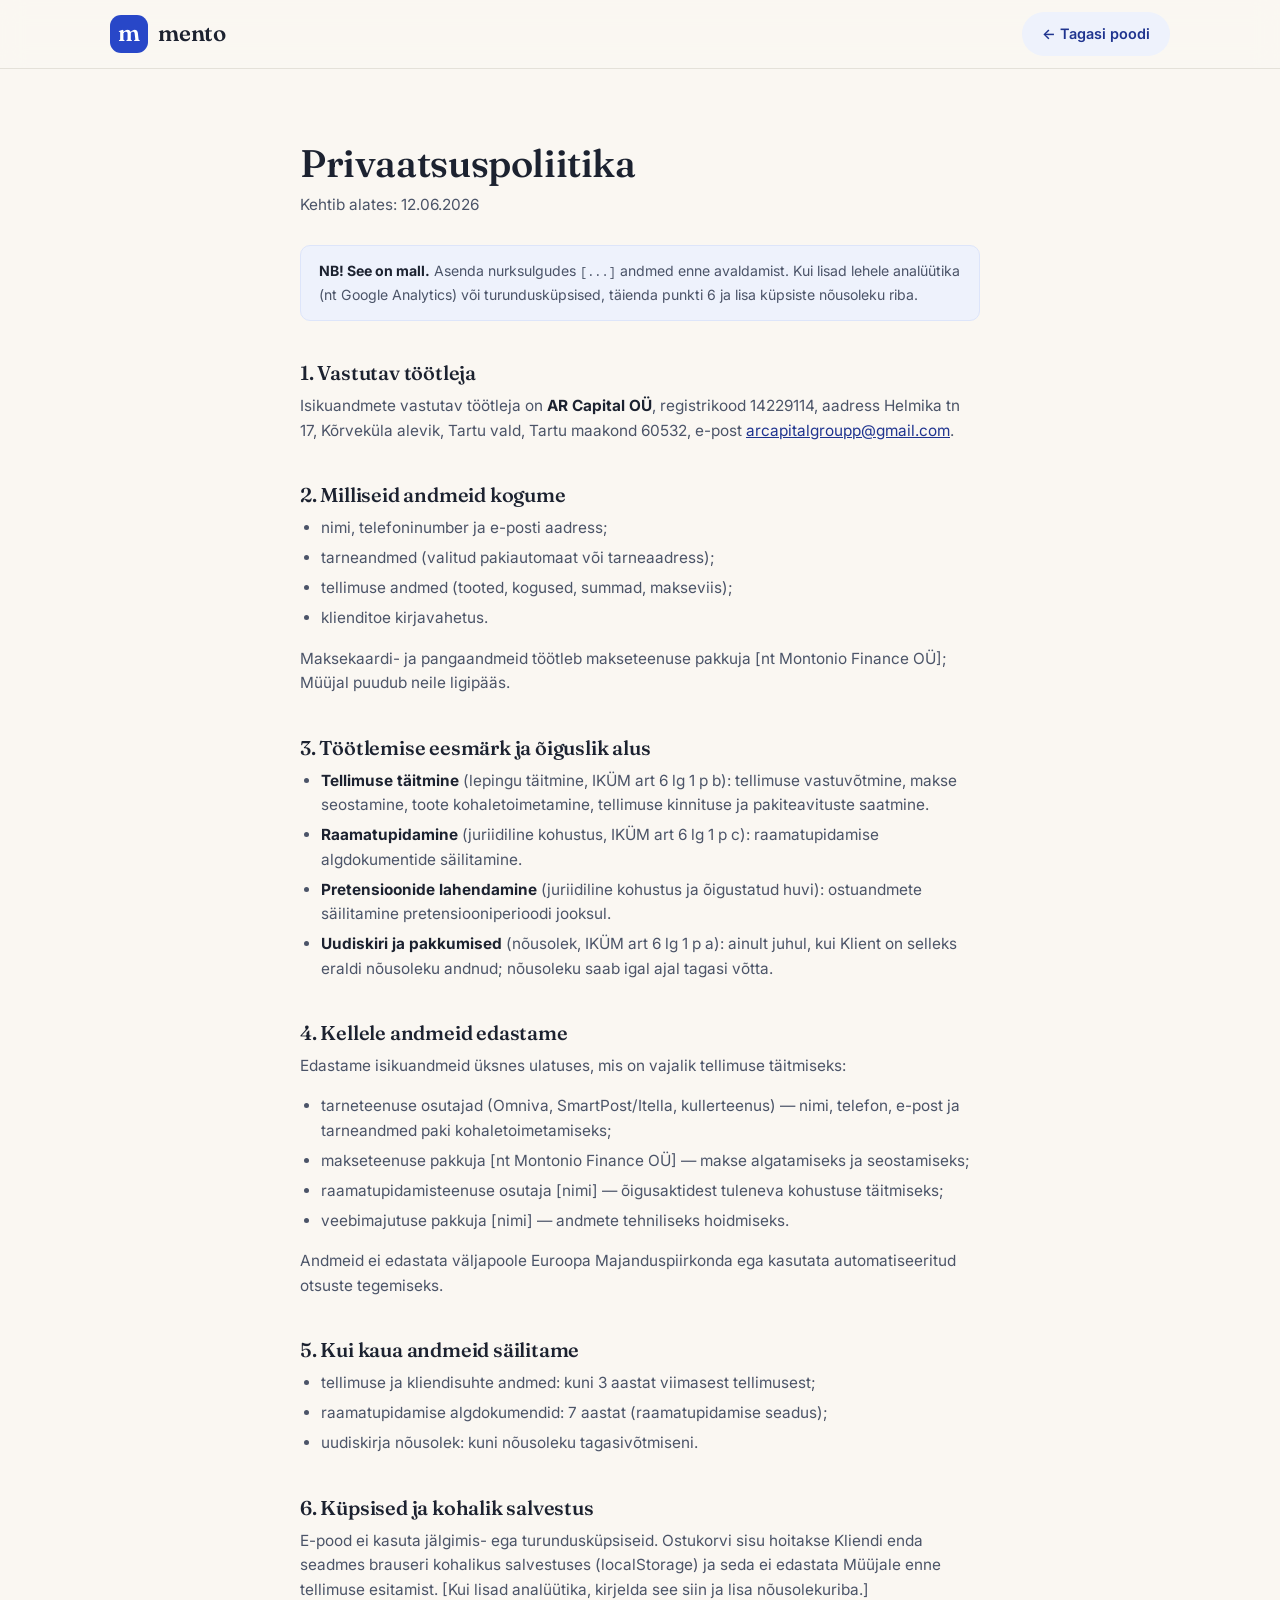
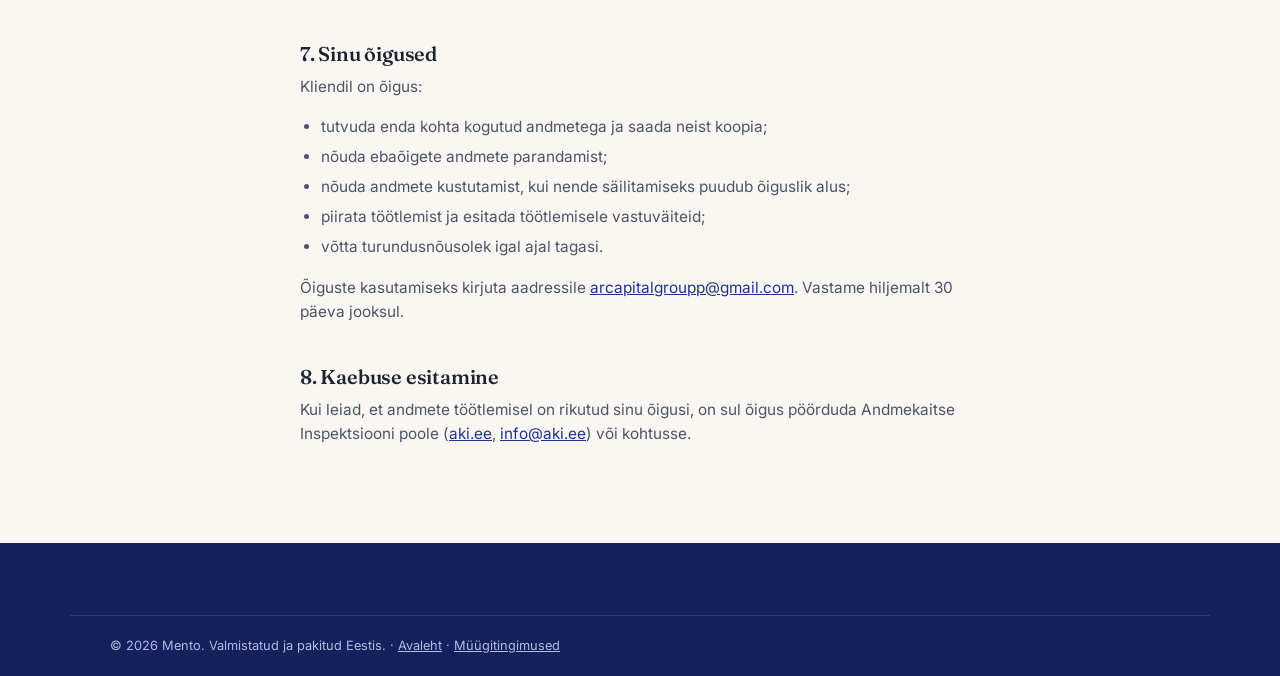
==== commit d071d934: "Fill in registry code, address and effective dates on legal pages AR Capital OU, registrikood 142291" ====
--- a/privaatsus.html
+++ b/privaatsus.html
@@ -27,7 +27,7 @@
   <main class="legal-page">
     <div class="container">
       <h1>Privaatsuspoliitika</h1>
-      <p class="legal-meta">Kehtib alates: [kuupäev]</p>
+      <p class="legal-meta">Kehtib alates: 12.06.2026</p>
 
       <div class="legal-notice">
         <strong>NB! See on mall.</strong> Asenda nurksulgudes <code>[...]</code> andmed enne
@@ -37,8 +37,8 @@
 
       <h2>1. Vastutav töötleja</h2>
       <p>Isikuandmete vastutav töötleja on <strong>AR Capital OÜ</strong>, registrikood
-      [00000000], aadress [aadress], e-post
-      <a href="mailto:arcapitalgroupp@gmail.com">arcapitalgroupp@gmail.com</a>.</p>
+      14229114, aadress Helmika tn 17, Kõrveküla alevik, Tartu vald, Tartu maakond 60532,
+      e-post <a href="mailto:arcapitalgroupp@gmail.com">arcapitalgroupp@gmail.com</a>.</p>
 
       <h2>2. Milliseid andmeid kogume</h2>
       <ul>
--- a/css/style.css
+++ b/css/style.css
@@ -690,7 +690,13 @@
   padding: 40px;
   min-height: 320px;
 }
-.buy-visual svg { width: 70%; max-width: 240px; }
+.buy-visual img {
+  position: absolute;
+  inset: 0;
+  width: 100%;
+  height: 100%;
+  object-fit: cover;
+}
 
 .buy-info { padding: clamp(28px, 4vw, 48px); }
 .buy-desc { color: var(--ink-soft); }
@@ -814,13 +820,9 @@
   width: 64px;
   height: 64px;
   border-radius: var(--radius-sm);
+  object-fit: cover;
+  object-position: center 65%;
   background: linear-gradient(160deg, var(--blue-500), var(--blue-900));
-  color: #fff;
-  display: flex;
-  align-items: center;
-  justify-content: center;
-  font-family: "Fraunces", Georgia, serif;
-  font-size: 1.5rem;
 }
 
 .cart-item-title { font-weight: 600; font-size: .95rem; margin: 0 0 2px; }
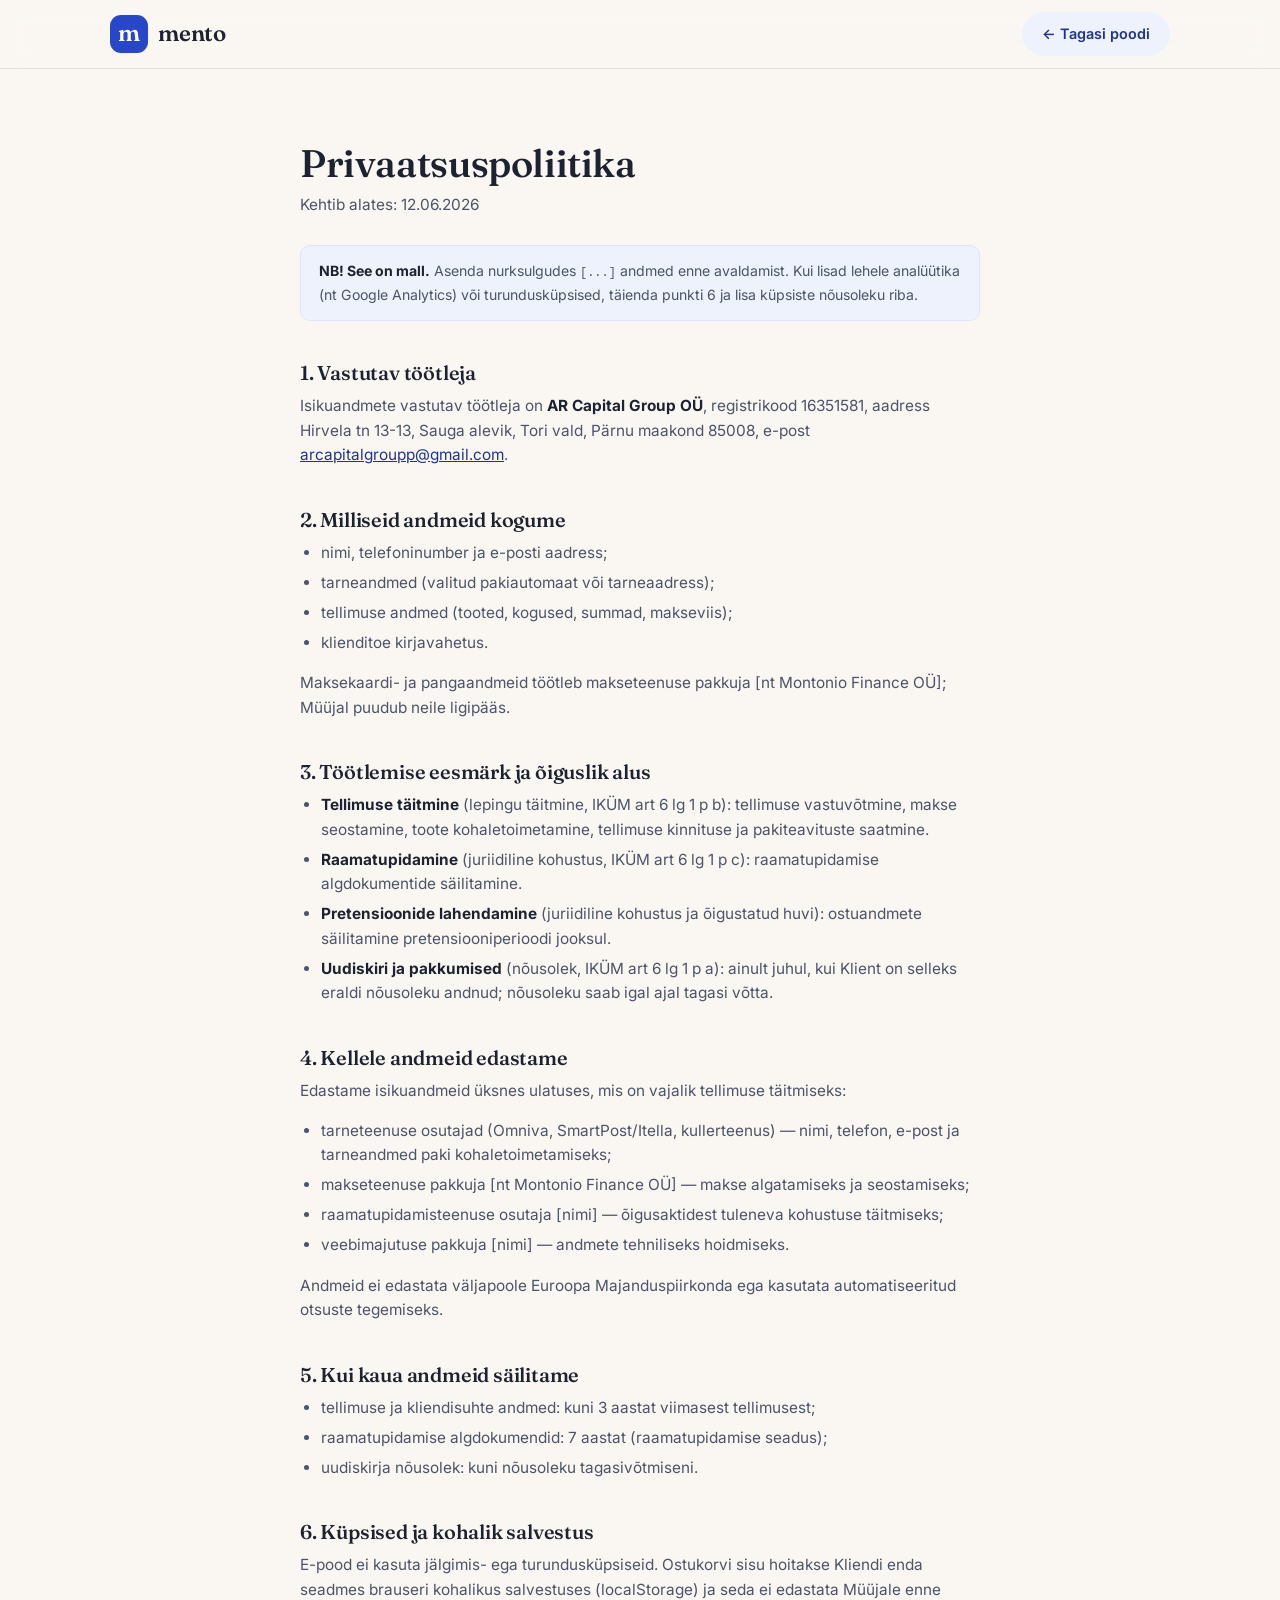
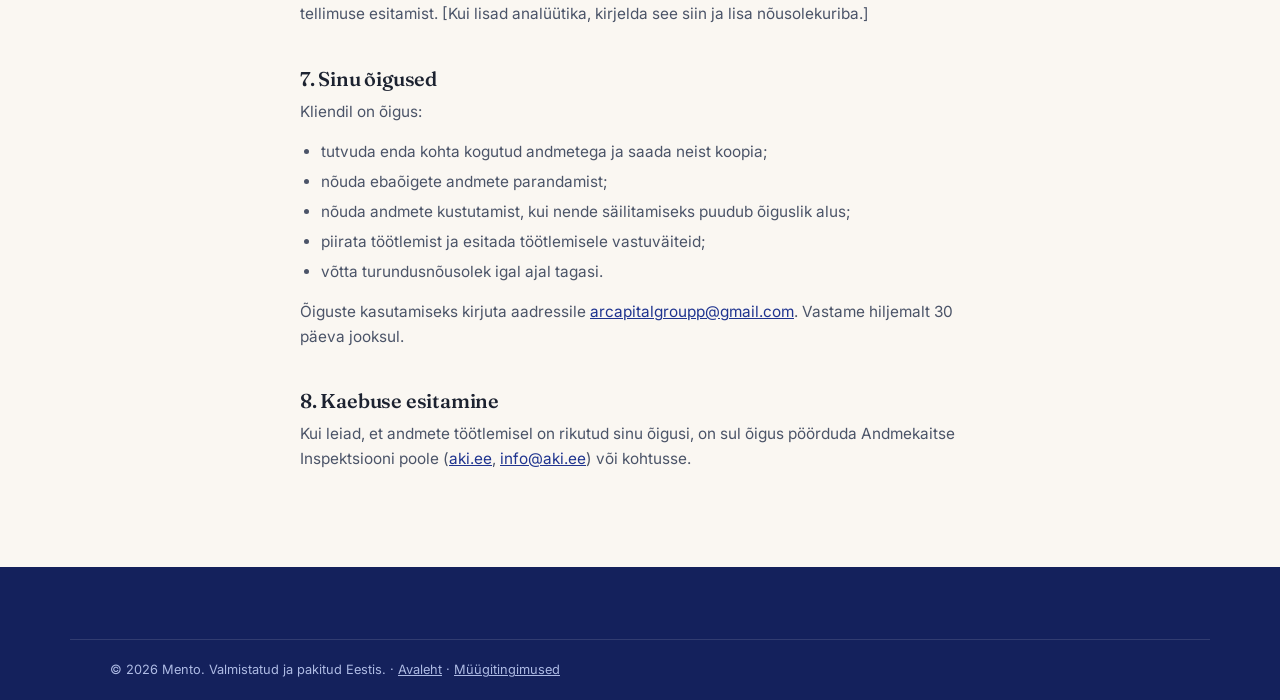
==== commit 949c7c8f: "Correct company to AR Capital Group OU (16351581) Replace the mistakenly matched AR Capital OU with " ====
--- a/privaatsus.html
+++ b/privaatsus.html
@@ -36,8 +36,8 @@
       </div>
 
       <h2>1. Vastutav töötleja</h2>
-      <p>Isikuandmete vastutav töötleja on <strong>AR Capital OÜ</strong>, registrikood
-      14229114, aadress Helmika tn 17, Kõrveküla alevik, Tartu vald, Tartu maakond 60532,
+      <p>Isikuandmete vastutav töötleja on <strong>AR Capital Group OÜ</strong>, registrikood
+      16351581, aadress Hirvela tn 13-13, Sauga alevik, Tori vald, Pärnu maakond 85008,
       e-post <a href="mailto:arcapitalgroupp@gmail.com">arcapitalgroupp@gmail.com</a>.</p>
 
       <h2>2. Milliseid andmeid kogume</h2>
